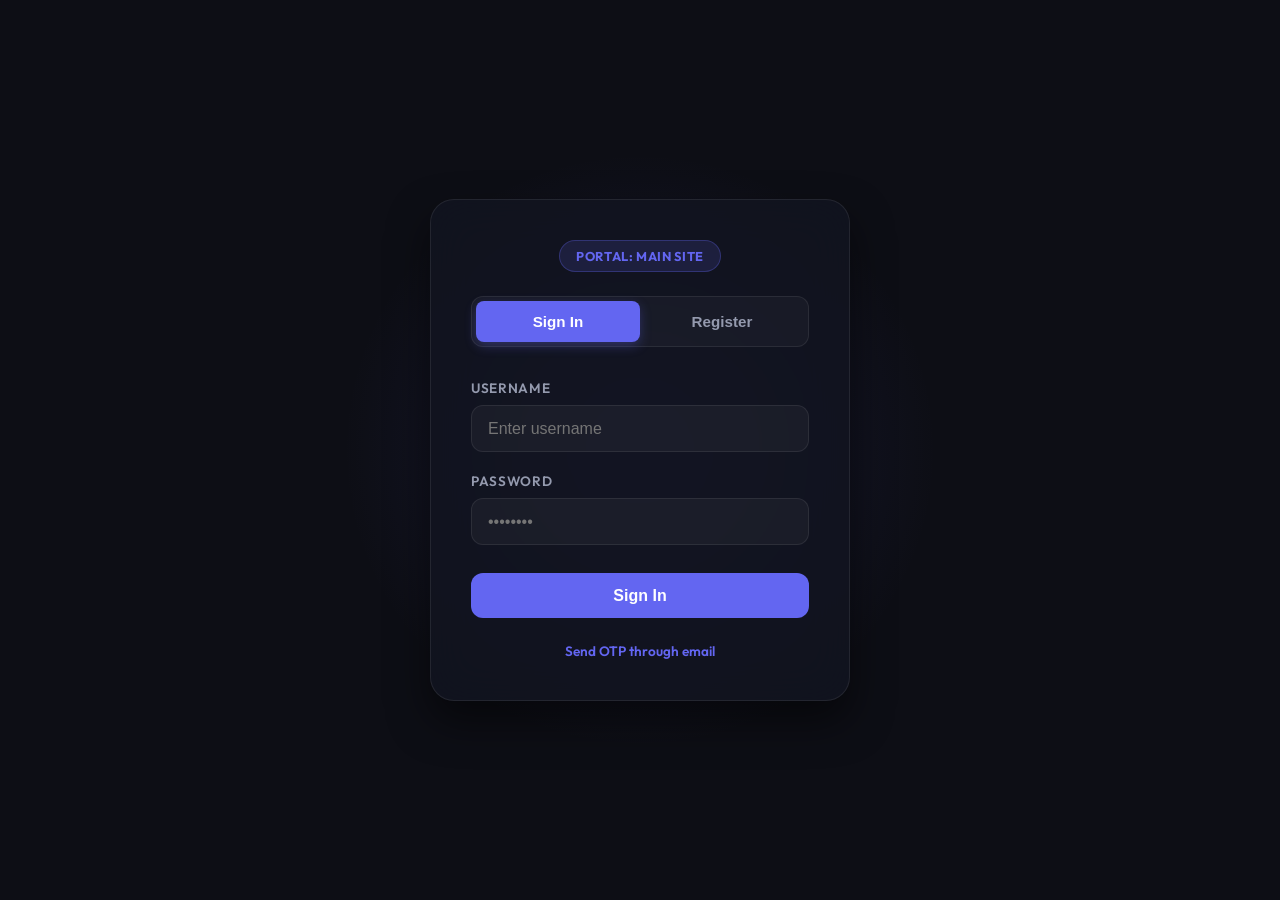
==== static/index.html @ ac8771f4 "Deploy Main and Assignment portals to Vercel" ====
<!DOCTYPE html>
<html lang="en">
<head>
    <meta charset="UTF-8" />
    <meta http-equiv="X-UA-Compatible" content="IE=edge" />
    <meta name="viewport" content="width=device-width, initial-scale=1.0" />
    <title>Secure OTP Portal</title>
    <link rel="preconnect" href="https://fonts.googleapis.com" />
    <link rel="preconnect" href="https://fonts.gstatic.com" crossorigin />
    <link href="https://fonts.googleapis.com/css2?family=Outfit:wght@300;400;600;700&display=swap" rel="stylesheet" />
    <link rel="stylesheet" href="style.css?v=1.0.6" />
</head>
<body>
    <div class="glow-bg"></div>
    <main class="card">
        <div class="site-header" style="text-align: center; margin-bottom: 1.5rem;">
            <span class="site-badge" style="background: rgba(99, 102, 241, 0.15); color: #6366f1; border: 1px solid rgba(99, 102, 241, 0.3); padding: 0.45rem 1rem; border-radius: 20px; font-size: 0.8rem; font-weight: 700; text-transform: uppercase; letter-spacing: 0.05em; display: inline-block;">Portal:  Main site</span>
        </div>
        <div class="tabs">
            <button id="tab-login" class="tab-btn active">Sign In</button>
            <button id="tab-register" class="tab-btn">Register</button>
        </div>

        <form id="authForm" class="form-container">
            <div class="input-group">
                <label for="username">Username</label>
                <input type="text" id="username" required placeholder="Enter username" />
            </div>
            <div class="input-group">
                <label for="password">Password</label>
                <input type="password" id="password" required placeholder="••••••••" />
            </div>
            <button type="submit" id="submitBtn" class="btn primary-btn">Sign In</button>
        </form>

        <div id="otpSection" class="otp-container hidden">
            <div class="divider"></div>
            <p class="otp-desc">To complete verification, request an OTP. It will be sent to your Telegram bot.</p>
            <button id="requestOtpBtn" class="btn otp-btn">Request Verification Code</button>

            <form id="verifyForm" class="hidden" style="margin-top: 1.5rem; display: flex; flex-direction: column; gap: 1rem;">
                <div class="input-group">
                    <label for="otpCode">Verification Code</label>
                    <input type="text" id="otpCode" maxlength="6" placeholder="Enter 6-digit code" style="text-align: center; font-size: 1.25rem; letter-spacing: 0.15em;" required />
                </div>
                <button type="submit" id="verifyOtpBtn" class="btn primary-btn" style="width: 100%;">Verify & Log In</button>
            </form>
        </div>

        <div id="emailOtpContainer" style="text-align: center; margin-top: 1.5rem; font-size: 0.85rem;">
            <a href="#" id="emailOtpLink" style="color: var(--primary-color); text-decoration: none; font-weight: 600;">Send OTP through email</a>
        </div>
        <div id="statusMessage" class="status-msg hidden"></div>
    </main>
    <script src="app.js?v=1.0.6"></script>
</body>
</html>
---- static/style.css ----
:root {
    --bg-color: #0d0e15;
    --card-bg: rgba(18, 20, 32, 0.85);
    --border-color: rgba(255, 255, 255, 0.08);
    --text-primary: #ffffff;
    --text-secondary: #949aae;
    --primary-color: #6366f1;
    --primary-hover: #4f46e5;
    --accent-color: #10b981;
    --error-color: #f43f5e;
}

* {
    box-sizing: border-box;
    margin: 0;
    padding: 0;
}

body {
    background-color: var(--bg-color);
    color: var(--text-primary);
    font-family: 'Outfit', sans-serif;
    display: flex;
    justify-content: center;
    align-items: center;
    min-height: 100vh;
    overflow: hidden;
    position: relative;
}

.glow-bg {
    position: absolute;
    top: 50%;
    left: 50%;
    transform: translate(-50%, -50%);
    width: 600px;
    height: 600px;
    background: radial-gradient(circle, rgba(99, 102, 241, 0.15) 0%, rgba(13, 14, 21, 0) 70%);
    z-index: 1;
    pointer-events: none;
}

.card {
    background: var(--card-bg);
    border: 1px solid var(--border-color);
    border-radius: 24px;
    padding: 2.5rem;
    width: 100%;
    max-width: 420px;
    box-shadow: 0 20px 40px rgba(0, 0, 0, 0.5);
    backdrop-filter: blur(20px);
    z-index: 2;
    transition: all 0.3s cubic-bezier(0.4, 0, 0.2, 1);
}

.tabs {
    display: flex;
    margin-bottom: 2rem;
    background: rgba(255, 255, 255, 0.03);
    border-radius: 12px;
    padding: 4px;
    border: 1px solid var(--border-color);
}

.tab-btn {
    flex: 1;
    background: transparent;
    border: none;
    color: var(--text-secondary);
    padding: 0.75rem;
    font-size: 0.95rem;
    font-weight: 600;
    cursor: pointer;
    border-radius: 8px;
    transition: all 0.2s ease;
}

.tab-btn.active {
    background: var(--primary-color);
    color: var(--text-primary);
    box-shadow: 0 4px 12px rgba(99, 102, 241, 0.3);
}

.form-container {
    display: flex;
    flex-direction: column;
    gap: 1.25rem;
}

.input-group {
    display: flex;
    flex-direction: column;
    gap: 0.5rem;
}

.input-group label {
    font-size: 0.85rem;
    color: var(--text-secondary);
    text-transform: uppercase;
    letter-spacing: 0.05em;
    font-weight: 600;
}

.input-group input {
    background: rgba(255, 255, 255, 0.04);
    border: 1px solid var(--border-color);
    border-radius: 12px;
    padding: 0.85rem 1rem;
    color: var(--text-primary);
    font-size: 1rem;
    transition: all 0.2s ease;
}

.input-group input:focus {
    outline: none;
    border-color: var(--primary-color);
    background: rgba(255, 255, 255, 0.08);
    box-shadow: 0 0 0 4px rgba(99, 102, 241, 0.15);
}

.btn {
    border-radius: 12px;
    padding: 0.85rem 1.5rem;
    font-size: 1rem;
    font-weight: 600;
    cursor: pointer;
    transition: all 0.2s ease;
    border: none;
    display: flex;
    justify-content: center;
    align-items: center;
}

.primary-btn {
    background: var(--primary-color);
    color: var(--text-primary);
    margin-top: 0.5rem;
}

.primary-btn:hover {
    background: var(--primary-hover);
    box-shadow: 0 4px 15px rgba(99, 102, 241, 0.4);
    transform: translateY(-1px);
}

.divider {
    height: 1px;
    background: var(--border-color);
    margin: 2rem 0;
}

.otp-container {
    opacity: 1;
    transition: all 0.4s ease;
}

.otp-container.hidden {
    opacity: 0;
    max-height: 0;
    margin: 0;
    pointer-events: none;
}

.otp-desc {
    color: var(--text-secondary);
    font-size: 0.9rem;
    line-height: 1.5;
    margin-bottom: 1.25rem;
    text-align: center;
}

.otp-btn {
    width: 100%;
    background: transparent;
    border: 1px solid var(--primary-color);
    color: var(--primary-color);
}

.otp-btn:hover {
    background: var(--primary-color);
    color: var(--text-primary);
    box-shadow: 0 4px 15px rgba(99, 102, 241, 0.2);
}

.status-msg {
    margin-top: 1.5rem;
    padding: 0.75rem 1rem;
    border-radius: 8px;
    font-size: 0.9rem;
    text-align: center;
    animation: slideIn 0.3s ease forwards;
}

.status-msg.success {
    background: rgba(16, 185, 129, 0.1);
    color: var(--accent-color);
    border: 1px solid rgba(16, 185, 129, 0.2);
}

.status-msg.error {
    background: rgba(244, 63, 94, 0.1);
    color: var(--error-color);
    border: 1px solid rgba(244, 63, 94, 0.2);
}

.hidden {
    display: none !important;
}

@keyframes slideIn {
    from {
        opacity: 0;
        transform: translateY(10px);
    }
    to {
        opacity: 1;
        transform: translateY(0);
    }
}
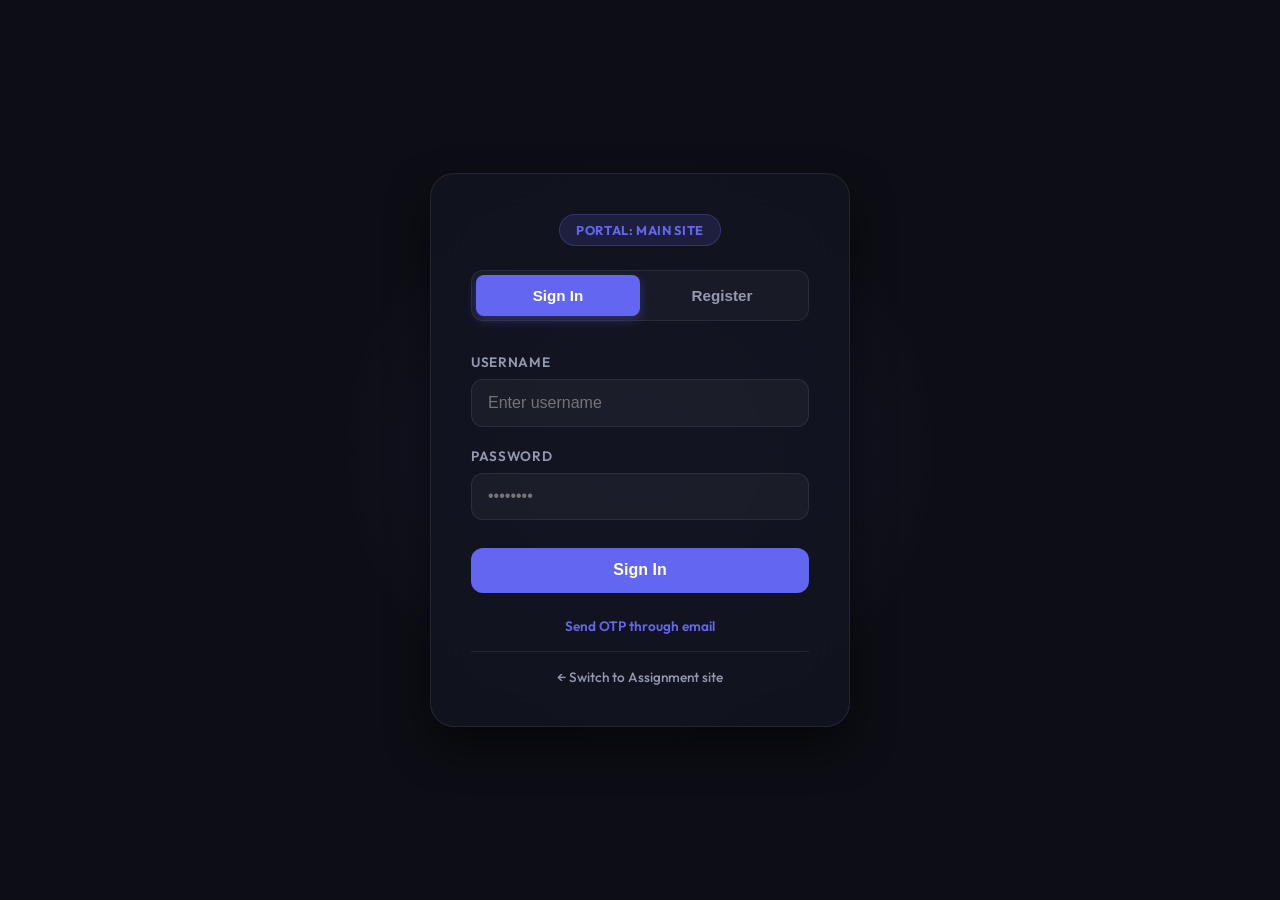
==== commit aed602a5: "Add switch links to simplify navigation between Main and Assignment portals" ====
--- a/static/index.html
+++ b/static/index.html
@@ -50,6 +50,9 @@
         <div id="emailOtpContainer" style="text-align: center; margin-top: 1.5rem; font-size: 0.85rem;">
             <a href="#" id="emailOtpLink" style="color: var(--primary-color); text-decoration: none; font-weight: 600;">Send OTP through email</a>
         </div>
+        <div style="text-align: center; margin-top: 1rem; border-top: 1px solid var(--border-color); padding-top: 1rem; font-size: 0.85rem;">
+            <a href="/assignment/" style="color: var(--text-secondary); text-decoration: none; font-weight: 500; transition: color 0.2s;" onmouseover="this.style.color='#fff'" onmouseout="this.style.color='var(--text-secondary)'">← Switch to Assignment site</a>
+        </div>
         <div id="statusMessage" class="status-msg hidden"></div>
     </main>
     <script src="app.js?v=1.0.6"></script>
